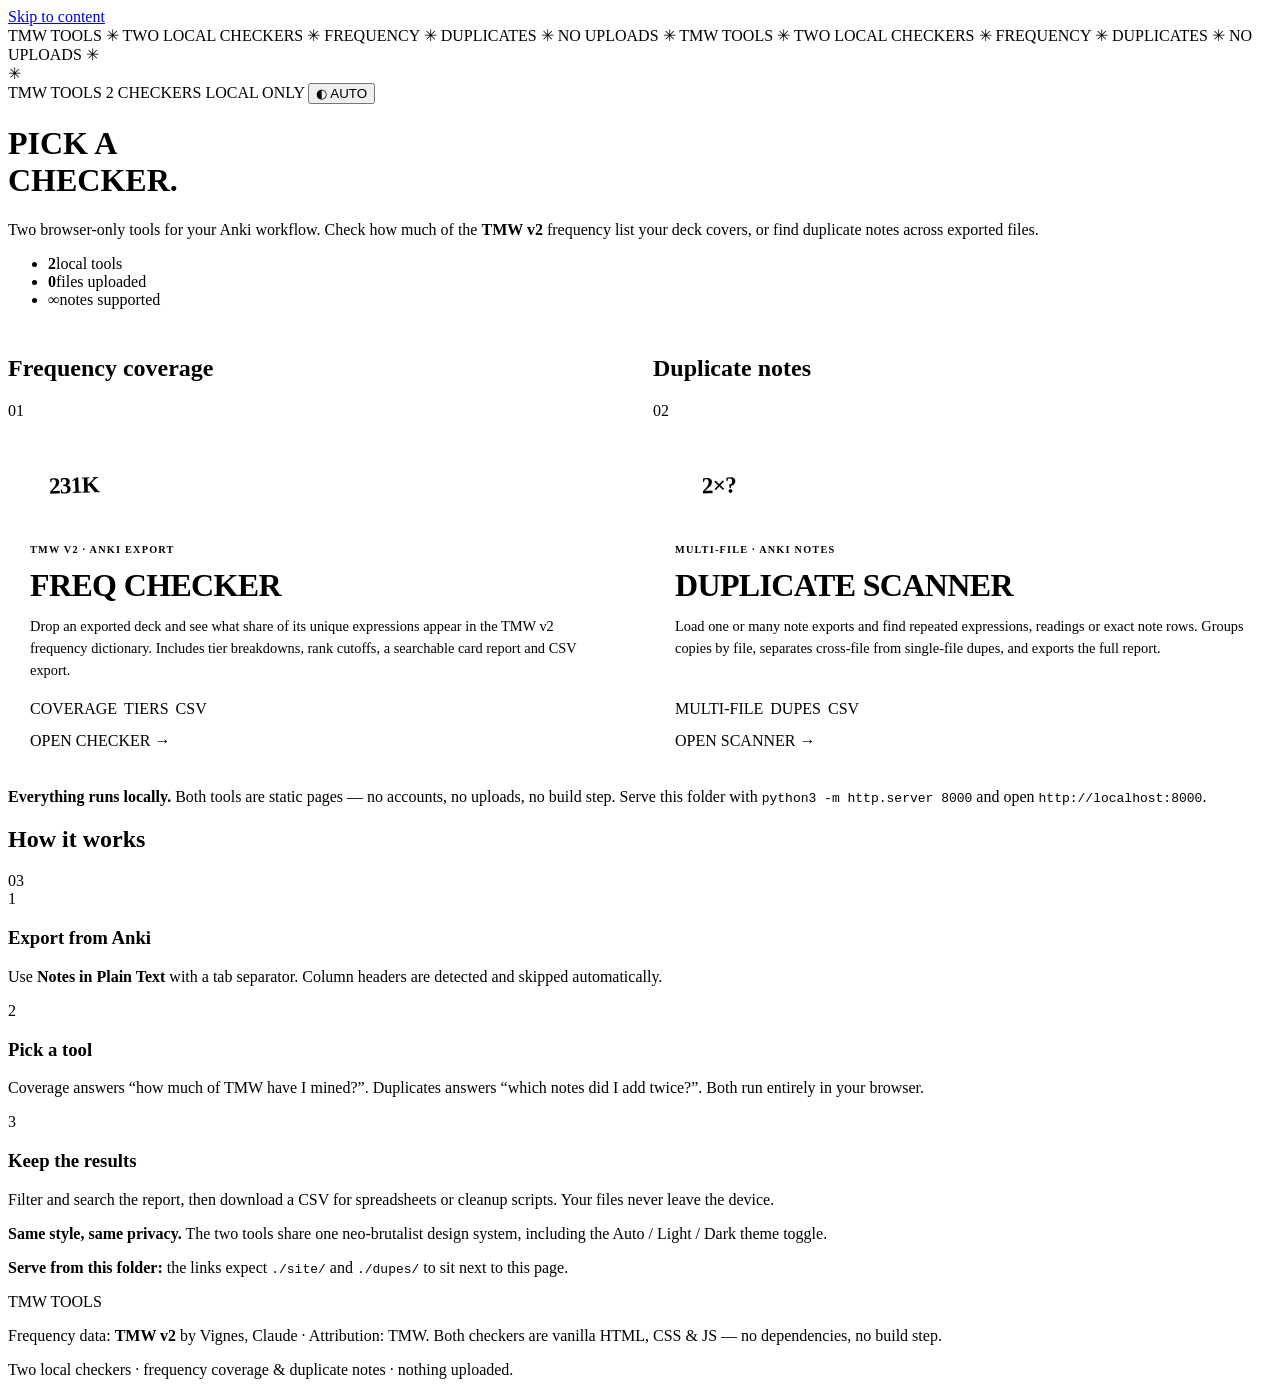
==== index.html @ 5d6a14ea "first" ====
<!doctype html>
<html lang="en">
  <head>
    <meta charset="utf-8" />
    <meta name="viewport" content="width=device-width, initial-scale=1" />
    <title>TMW Tools — Frequency &amp; Duplicate Checkers</title>
    <meta
      name="description"
      content="Two local, browser-only Anki tools: check TMW v2 frequency coverage and find duplicate notes across exported decks."
    />
    <meta name="theme-color" content="#ffd93d" />
    <script>
      (function () {
        try {
          var saved = localStorage.getItem('twm-theme');
          var mode = saved === 'light' || saved === 'dark' || saved === 'auto' ? saved : 'auto';
          var systemDark = window.matchMedia('(prefers-color-scheme: dark)').matches;
          var dark = mode === 'dark' || (mode === 'auto' && systemDark);
          var root = document.documentElement;
          root.setAttribute('data-theme', dark ? 'dark' : 'light');
          root.setAttribute('data-theme-mode', mode);
        } catch (error) {
          document.documentElement.setAttribute('data-theme', 'light');
        }
      })();
    </script>
    <link
      rel="icon"
      href="data:image/svg+xml,%3Csvg xmlns='http://www.w3.org/2000/svg' viewBox='0 0 100 100'%3E%3Crect width='100' height='100' fill='%23b8ff9f'/%3E%3Crect x='8' y='8' width='84' height='84' fill='none' stroke='%23111' stroke-width='8'/%3E%3Ctext x='50' y='70' font-family='Arial Black,sans-serif' font-size='46' text-anchor='middle'%3ET%3C/text%3E%3C/svg%3E"
    />
    <link rel="stylesheet" href="./site/styles.css" />
    <style>
      .tools {
        display: grid;
        grid-template-columns: repeat(2, minmax(0, 1fr));
        gap: 26px;
        margin-top: 26px;
      }

      .tool {
        display: flex;
        flex-direction: column;
        overflow: hidden;
        color: inherit;
        text-decoration: none;
        transition:
          transform 120ms ease,
          box-shadow 120ms ease;
      }

      .tool:hover {
        transform: translate(-3px, -3px);
        box-shadow: 9px 9px 0 var(--line);
      }

      .tool:focus-visible {
        outline: 3px solid var(--pink);
        outline-offset: 3px;
      }

      .tools > .tool {
        margin-top: 0;
      }

      .tool__body {
        display: flex;
        flex: 1;
        flex-direction: column;
        gap: 14px;
        padding: 22px;
      }

      .tool__glyph {
        display: flex;
        align-items: center;
        justify-content: center;
        width: 88px;
        height: 88px;
        border: var(--border);
        box-shadow: var(--shadow-sm);
        color: var(--ink);
        font-family: var(--font-display);
        font-size: 1.45rem;
        font-weight: 900;
        letter-spacing: -0.03em;
        line-height: 1;
        text-align: center;
        transform: rotate(-2deg);
      }

      .tool--freq .tool__glyph {
        background: var(--yellow);
      }

      .tool--dupes .tool__glyph {
        background: var(--pink);
      }

      .tool__kicker {
        margin: 0;
        color: var(--muted);
        font-family: var(--font-mono);
        font-size: 0.64rem;
        font-weight: 700;
        letter-spacing: 0.12em;
        text-transform: uppercase;
      }

      .tool__title {
        margin: 0;
        font-family: var(--font-display);
        font-size: clamp(1.35rem, 2.6vw, 2rem);
        font-weight: 900;
        letter-spacing: -0.02em;
        line-height: 1;
        text-transform: uppercase;
      }

      .tool__desc {
        margin: 0;
        color: var(--muted);
        font-size: 0.9rem;
        line-height: 1.55;
      }

      .tool__tags {
        display: flex;
        flex-wrap: wrap;
        gap: 7px;
        margin-top: auto;
        padding-top: 4px;
      }

      .tool__cta {
        align-self: flex-start;
      }

      @media (max-width: 860px) {
        .tools {
          grid-template-columns: 1fr;
        }
      }
    </style>
  </head>
  <body>
    <a class="skip-link" href="#main">Skip to content</a>

    <div class="ticker" aria-hidden="true">
      <div class="ticker__track">
        <span>TMW TOOLS ✳ TWO LOCAL CHECKERS ✳ FREQUENCY ✳ DUPLICATES ✳ NO UPLOADS ✳</span>
        <span>TMW TOOLS ✳ TWO LOCAL CHECKERS ✳ FREQUENCY ✳ DUPLICATES ✳ NO UPLOADS ✳</span>
      </div>
    </div>

    <main class="shell" id="main">
      <header class="hero panel">
        <span class="hero__star" aria-hidden="true">✳</span>
        <div class="hero__badges">
          <span class="badge badge--yellow">TMW TOOLS</span>
          <span class="badge badge--pink">2 CHECKERS</span>
          <span class="badge badge--lime">LOCAL ONLY</span>
          <button
            class="theme-toggle"
            id="themeToggle"
            type="button"
            title="Theme: auto (follows system)"
            aria-label="Theme: auto (follows system). Activate for light theme."
          >
            <span class="theme-toggle__icon" id="themeIcon" aria-hidden="true">◐</span>
            <span id="themeLabel" aria-live="polite">AUTO</span>
          </button>
        </div>

        <h1 class="hero__title">
          PICK A<br />
          CHECKER<span class="hero__dot">.</span>
        </h1>

        <div class="hero__body">
          <p class="hero__lede">
            Two browser-only tools for your Anki workflow. Check how much of the
            <strong>TMW v2</strong> frequency list your deck covers, or find duplicate notes
            across exported files.
          </p>
          <ul class="hero__facts" aria-label="At a glance">
            <li><b>2</b><span>local tools</span></li>
            <li><b>0</b><span>files uploaded</span></li>
            <li><b>∞</b><span>notes supported</span></li>
          </ul>
        </div>
      </header>

      <div class="tools">
        <a class="tool tool--freq panel" href="./site/">
          <div class="panel__bar">
            <h2>Frequency coverage</h2>
            <span class="panel__index">01</span>
          </div>
          <div class="tool__body">
            <span class="tool__glyph" aria-hidden="true">231K</span>
            <p class="tool__kicker">TMW v2 · Anki export</p>
            <h2 class="tool__title">Freq Checker</h2>
            <p class="tool__desc">
              Drop an exported deck and see what share of its unique expressions appear in the
              TMW v2 frequency dictionary. Includes tier breakdowns, rank cutoffs, a searchable
              card report and CSV export.
            </p>
            <div class="tool__tags">
              <span class="badge badge--yellow">COVERAGE</span>
              <span class="badge badge--cyan">TIERS</span>
              <span class="badge badge--lime">CSV</span>
            </div>
            <span class="btn btn--black tool__cta">OPEN CHECKER <span aria-hidden="true">→</span></span>
          </div>
        </a>

        <a class="tool tool--dupes panel" href="./dupes/">
          <div class="panel__bar">
            <h2>Duplicate notes</h2>
            <span class="panel__index">02</span>
          </div>
          <div class="tool__body">
            <span class="tool__glyph" aria-hidden="true">2×?</span>
            <p class="tool__kicker">Multi-file · Anki notes</p>
            <h2 class="tool__title">Duplicate Scanner</h2>
            <p class="tool__desc">
              Load one or many note exports and find repeated expressions, readings or exact
              note rows. Groups copies by file, separates cross-file from single-file dupes, and
              exports the full report.
            </p>
            <div class="tool__tags">
              <span class="badge badge--pink">MULTI-FILE</span>
              <span class="badge badge--cyan">DUPES</span>
              <span class="badge badge--lime">CSV</span>
            </div>
            <span class="btn btn--black tool__cta">OPEN SCANNER <span aria-hidden="true">→</span></span>
          </div>
        </a>
      </div>

      <div class="export-note">
        <p>
          <strong>Everything runs locally.</strong> Both tools are static pages — no accounts,
          no uploads, no build step. Serve this folder with
          <code>python3 -m http.server 8000</code> and open
          <code>http://localhost:8000</code>.
        </p>
      </div>

      <section class="panel how-panel" aria-labelledby="how-heading">
        <div class="panel__bar">
          <h2 id="how-heading">How it works</h2>
          <span class="panel__index">03</span>
        </div>
        <div class="how-grid">
          <article class="how-step">
            <span class="how-step__num">1</span>
            <h3>Export from Anki</h3>
            <p>
              Use <strong>Notes in Plain Text</strong> with a tab separator. Column headers are
              detected and skipped automatically.
            </p>
          </article>
          <article class="how-step">
            <span class="how-step__num">2</span>
            <h3>Pick a tool</h3>
            <p>
              Coverage answers “how much of TMW have I mined?”. Duplicates answers “which notes
              did I add twice?”. Both run entirely in your browser.
            </p>
          </article>
          <article class="how-step">
            <span class="how-step__num">3</span>
            <h3>Keep the results</h3>
            <p>
              Filter and search the report, then download a CSV for spreadsheets or cleanup
              scripts. Your files never leave the device.
            </p>
          </article>
        </div>
        <div class="how-note">
          <p>
            <strong>Same style, same privacy.</strong> The two tools share one neo-brutalist
            design system, including the Auto / Light / Dark theme toggle.
          </p>
          <p>
            <strong>Serve from this folder:</strong> the links expect <code>./site/</code> and
            <code>./dupes/</code> to sit next to this page.
          </p>
        </div>
      </section>
    </main>

    <footer class="footer">
      <p class="footer__title">TMW TOOLS</p>
      <p class="footer__meta">
        Frequency data: <strong>TMW v2</strong> by Vignes, Claude · Attribution: TMW.
        Both checkers are vanilla HTML, CSS &amp; JS — no dependencies, no build step.
      </p>
      <p class="footer__meta footer__meta--small">
        Two local checkers · frequency coverage &amp; duplicate notes · nothing uploaded.
      </p>
    </footer>

    <script>
      (function () {
        var THEME_KEY = 'twm-theme';
        var MODES = ['auto', 'light', 'dark'];
        var META = {
          auto: { label: 'AUTO', icon: '◐', title: 'Theme: auto (follows system)', next: 'light' },
          light: { label: 'LIGHT', icon: '☀', title: 'Theme: light', next: 'dark' },
          dark: { label: 'DARK', icon: '☾', title: 'Theme: dark', next: 'auto' },
        };
        var system = window.matchMedia('(prefers-color-scheme: dark)');
        var root = document.documentElement;
        var button = document.getElementById('themeToggle');
        var icon = document.getElementById('themeIcon');
        var label = document.getElementById('themeLabel');
        var current = 'auto';

        function readMode() {
          try {
            var saved = localStorage.getItem(THEME_KEY);
            if (MODES.indexOf(saved) >= 0) return saved;
          } catch (error) {
            /* storage may be blocked */
          }
          return 'auto';
        }

        function resolved(mode) {
          if (mode === 'light' || mode === 'dark') return mode;
          return system.matches ? 'dark' : 'light';
        }

        function apply(mode) {
          var themeMode = MODES.indexOf(mode) >= 0 ? mode : 'auto';
          var meta = META[themeMode];
          var active = resolved(themeMode);
          root.setAttribute('data-theme', active);
          root.setAttribute('data-theme-mode', themeMode);
          icon.textContent = meta.icon;
          label.textContent = meta.label;
          button.title = meta.title;
          button.setAttribute(
            'aria-label',
            meta.title + '. Activate for ' + META[meta.next].label.toLowerCase() + ' theme.',
          );
          var themeColor = document.querySelector('meta[name="theme-color"]');
          if (themeColor) themeColor.setAttribute('content', active === 'dark' ? '#17171a' : '#ffd93d');
          return themeMode;
        }

        function setTheme(mode) {
          current = apply(mode);
          try {
            localStorage.setItem(THEME_KEY, current);
          } catch (error) {
            /* storage may be blocked */
          }
        }

        current = apply(readMode());

        button.addEventListener('click', function () {
          setTheme(META[current].next);
        });

        function onSystemChange() {
          if (current === 'auto') apply('auto');
        }

        if (typeof system.addEventListener === 'function') {
          system.addEventListener('change', onSystemChange);
        } else if (typeof system.addListener === 'function') {
          system.addListener(onSystemChange);
        }
      })();
    </script>
  </body>
</html>
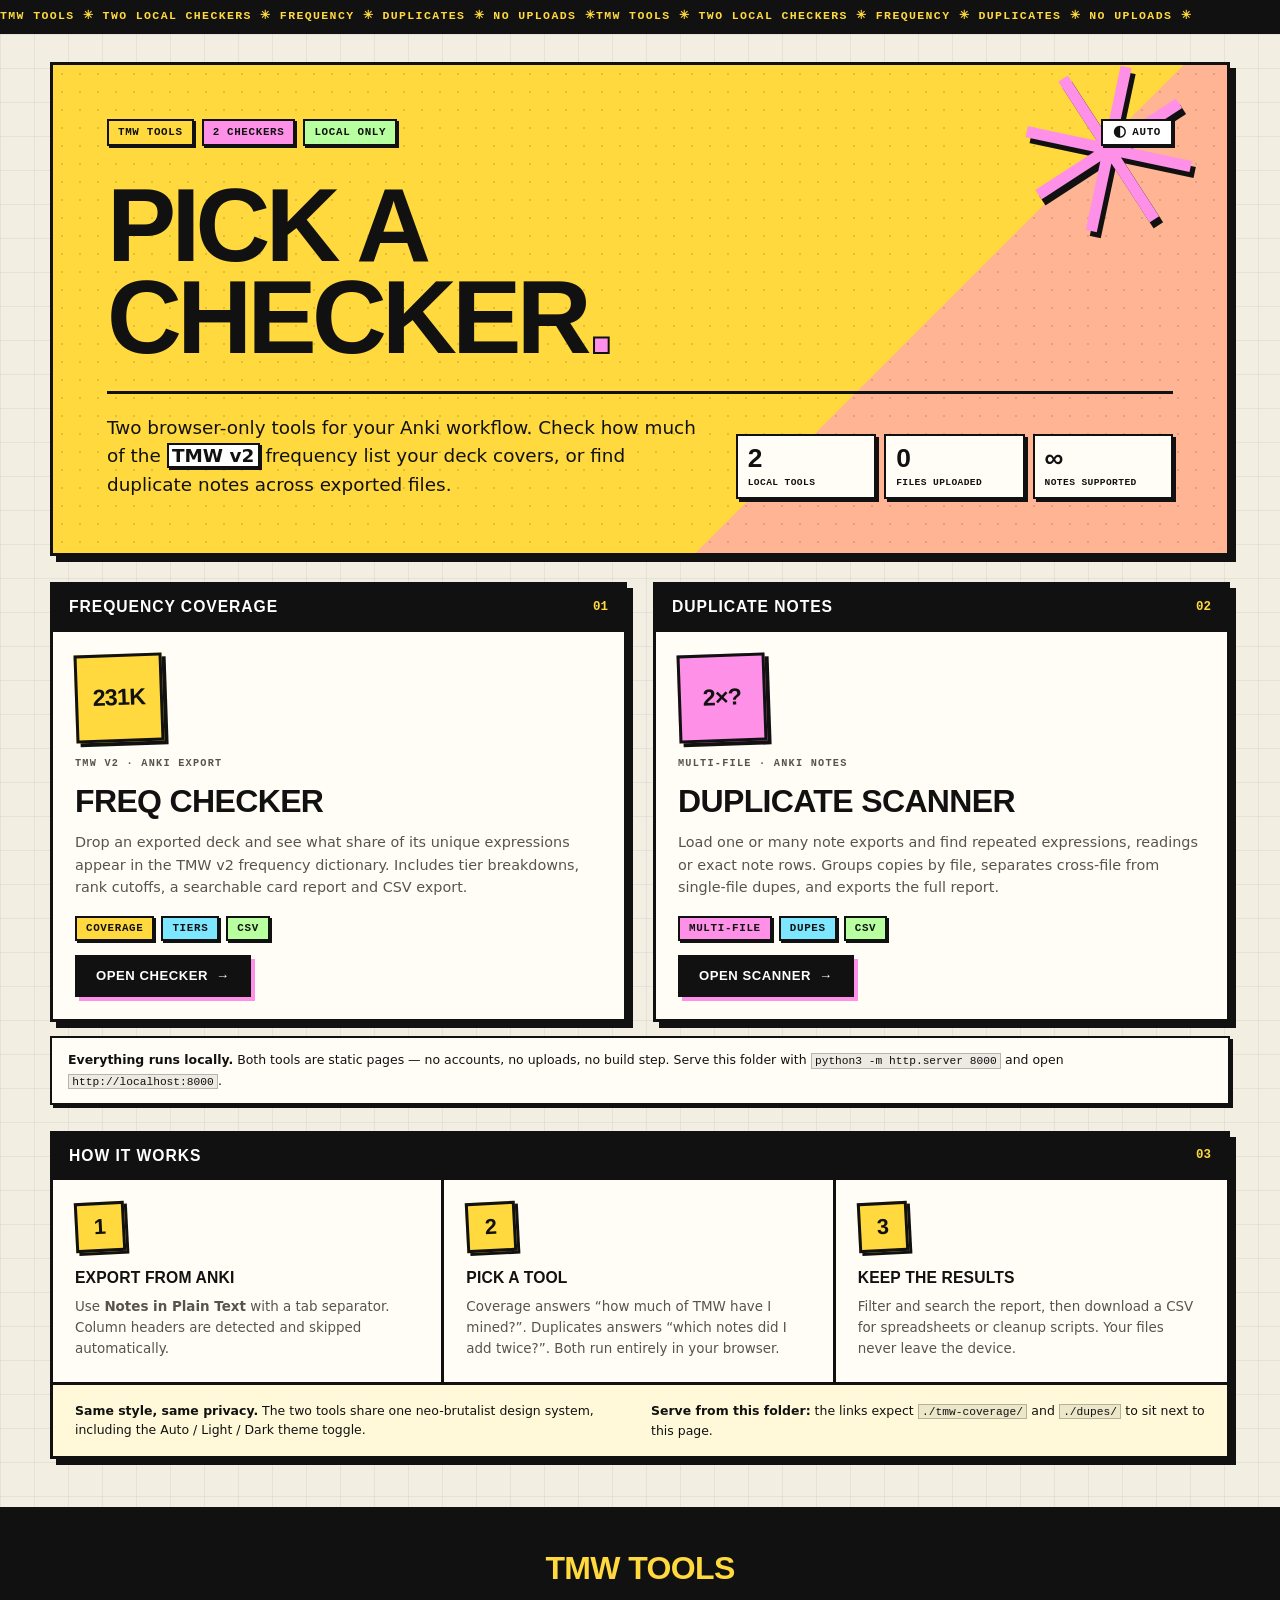
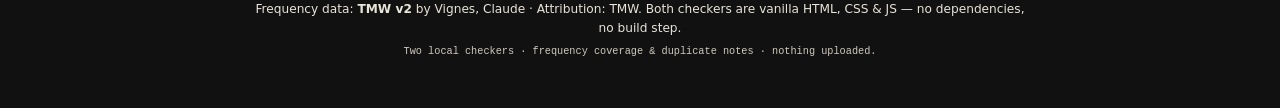
==== commit a5b72d5f: "chore: track mining.txt fixture, add root README, drop duplicate zip - Track mining.txt (sample Anki" ====
--- a/index.html
+++ b/index.html
@@ -28,7 +28,7 @@
       rel="icon"
       href="data:image/svg+xml,%3Csvg xmlns='http://www.w3.org/2000/svg' viewBox='0 0 100 100'%3E%3Crect width='100' height='100' fill='%23b8ff9f'/%3E%3Crect x='8' y='8' width='84' height='84' fill='none' stroke='%23111' stroke-width='8'/%3E%3Ctext x='50' y='70' font-family='Arial Black,sans-serif' font-size='46' text-anchor='middle'%3ET%3C/text%3E%3C/svg%3E"
     />
-    <link rel="stylesheet" href="./site/styles.css" />
+    <link rel="stylesheet" href="./tmw-coverage/styles.css" />
     <style>
       .tools {
         display: grid;
@@ -191,7 +191,7 @@
       </header>
 
       <div class="tools">
-        <a class="tool tool--freq panel" href="./site/">
+        <a class="tool tool--freq panel" href="./tmw-coverage/">
           <div class="panel__bar">
             <h2>Frequency coverage</h2>
             <span class="panel__index">01</span>
@@ -284,8 +284,8 @@
             design system, including the Auto / Light / Dark theme toggle.
           </p>
           <p>
-            <strong>Serve from this folder:</strong> the links expect <code>./site/</code> and
-            <code>./dupes/</code> to sit next to this page.
+            <strong>Serve from this folder:</strong> the links expect
+            <code>./tmw-coverage/</code> and <code>./dupes/</code> to sit next to this page.
           </p>
         </div>
       </section>
--- a/tmw-coverage/styles.css
+++ b/tmw-coverage/styles.css
@@ -0,0 +1,2041 @@
+/* =========================================================
+   TMW FREQ CHECKER — neo-brutalist stylesheet
+   Thick borders, hard shadows, loud color. No dependencies.
+   ========================================================= */
+
+:root {
+  color-scheme: light;
+
+  --ink: #111111;
+  --line: #111111;
+  --text: #111111;
+  --paper: #f2eee2;
+  --paper-2: #fffdf5;
+  --surface: #ffffff;
+  --surface-soft: #fff9d9;
+  --surface-danger: #ffe1e1;
+  --surface-miss: #fff4f4;
+  --surface-miss-hover: #ffe2e2;
+  --row-hover: #fff8c9;
+  --bar: #111111;
+  --bar-text: #ffffff;
+  --bar-muted: #cfcabd;
+  --bar-muted-2: #e8e4d8;
+  --bar-code: #2a2a2a;
+  --bar-code-border: #555555;
+  --grid-line: rgba(17, 17, 17, 0.055);
+  --code-bg: rgba(17, 17, 17, 0.08);
+  --code-border: rgba(17, 17, 17, 0.25);
+  --table-head-border: #454545;
+  --tier-mythic: #b9b4a9;
+  --yellow: #ffd93d;
+  --pink: #ff90e8;
+  --cyan: #7ce7ff;
+  --lime: #b8ff9f;
+  --orange: #ff9b54;
+  --purple: #c9a7ff;
+  --red: #ff5d5d;
+  --blue: #8aa4ff;
+  --muted: #58544b;
+
+  --border: 3px solid var(--line);
+  --shadow: 6px 6px 0 var(--line);
+  --shadow-sm: 4px 4px 0 var(--line);
+  --shadow-xs: 3px 3px 0 var(--line);
+
+  --font-display: "Arial Black", "Helvetica Neue", Impact, "Hiragino Kaku Gothic ProN",
+    "Yu Gothic", sans-serif;
+  --font-body: ui-sans-serif, system-ui, -apple-system, "Segoe UI", Roboto, Helvetica, Arial,
+    "Hiragino Kaku Gothic ProN", "Yu Gothic", Meiryo, sans-serif;
+  --font-mono: ui-monospace, SFMono-Regular, Menlo, Consolas, "Liberation Mono", monospace;
+}
+
+:root[data-theme="dark"] {
+  color-scheme: dark;
+
+  --line: #efe9dc;
+  --text: #f2eee2;
+  --paper: #17171a;
+  --paper-2: #202025;
+  --surface: #2a2a31;
+  --surface-soft: #35301d;
+  --surface-danger: #3a2020;
+  --surface-miss: #2a1d1d;
+  --surface-miss-hover: #392525;
+  --row-hover: #35301d;
+  --bar: #0b0b0e;
+  --bar-text: #f7f3ea;
+  --bar-muted: #b9b2a5;
+  --bar-muted-2: #d7d1c4;
+  --bar-code: #232328;
+  --bar-code-border: #55555e;
+  --grid-line: rgba(242, 238, 226, 0.06);
+  --code-bg: rgba(242, 238, 226, 0.1);
+  --code-border: rgba(242, 238, 226, 0.22);
+  --table-head-border: #4b4b55;
+  --tier-mythic: #8f8a80;
+  --muted: #b6aea0;
+}
+
+*,
+*::before,
+*::after {
+  box-sizing: border-box;
+}
+
+html {
+  scroll-behavior: smooth;
+}
+
+body {
+  margin: 0;
+  min-height: 100vh;
+  color: var(--text);
+  font-family: var(--font-body);
+  font-size: 16px;
+  line-height: 1.5;
+  background-color: var(--paper);
+  background-image:
+    linear-gradient(to right, var(--grid-line) 1px, transparent 1px),
+    linear-gradient(to bottom, var(--grid-line) 1px, transparent 1px);
+  background-size: 34px 34px;
+  -webkit-font-smoothing: antialiased;
+}
+
+[hidden] {
+  display: none !important;
+}
+
+::selection {
+  background: var(--pink);
+  color: var(--ink);
+}
+
+code {
+  font-family: var(--font-mono);
+  font-size: 0.9em;
+  background: var(--code-bg);
+  padding: 0.08em 0.3em;
+  border: 1px solid var(--code-border);
+}
+
+h1,
+h2,
+h3,
+p,
+ul {
+  margin-top: 0;
+}
+
+button,
+input,
+select {
+  font: inherit;
+  color: inherit;
+}
+
+:focus-visible {
+  outline: 3px solid var(--pink);
+  outline-offset: 3px;
+}
+
+.sr-only {
+  position: absolute;
+  width: 1px;
+  height: 1px;
+  padding: 0;
+  margin: -1px;
+  overflow: hidden;
+  clip: rect(0, 0, 0, 0);
+  white-space: nowrap;
+  border: 0;
+}
+
+.skip-link {
+  position: absolute;
+  top: -100px;
+  left: 12px;
+  z-index: 100;
+  padding: 10px 16px;
+  border: 3px solid var(--ink);
+  background: var(--yellow);
+  box-shadow: 4px 4px 0 var(--ink);
+  color: var(--ink);
+  font-weight: 900;
+  text-decoration: none;
+  text-transform: uppercase;
+}
+
+.skip-link:focus {
+  top: 12px;
+}
+
+/* --------------------------------------------- ticker */
+
+.ticker {
+  position: sticky;
+  top: 0;
+  z-index: 30;
+  overflow: hidden;
+  background: var(--bar);
+  border-bottom: 3px solid var(--line);
+  color: var(--yellow);
+}
+
+.ticker__track {
+  display: flex;
+  width: max-content;
+  animation: ticker-scroll 34s linear infinite;
+}
+
+.ticker__track span {
+  display: block;
+  padding: 7px 0;
+  font-family: var(--font-mono);
+  font-size: 0.72rem;
+  font-weight: 700;
+  letter-spacing: 0.12em;
+  white-space: nowrap;
+}
+
+@keyframes ticker-scroll {
+  from {
+    transform: translateX(0);
+  }
+  to {
+    transform: translateX(-50%);
+  }
+}
+
+/* --------------------------------------------- layout */
+
+.shell {
+  width: min(1180px, calc(100% - 40px));
+  margin: 0 auto;
+  padding: 28px 0 48px;
+}
+
+.panel {
+  border: var(--border);
+  background: var(--paper-2);
+  box-shadow: var(--shadow);
+}
+
+.panel__bar {
+  display: flex;
+  align-items: center;
+  justify-content: space-between;
+  gap: 16px;
+  padding: 10px 16px;
+  background: var(--bar);
+  color: var(--bar-text);
+  border-bottom: 3px solid var(--line);
+}
+
+.panel__bar h2,
+.panel__bar h3 {
+  margin: 0;
+  color: var(--bar-text);
+  font-family: var(--font-display);
+  font-size: 0.98rem;
+  font-weight: 900;
+  letter-spacing: 0.06em;
+  text-transform: uppercase;
+}
+
+.panel__index {
+  font-family: var(--font-mono);
+  font-size: 0.78rem;
+  font-weight: 700;
+  color: var(--yellow);
+}
+
+.panel__note {
+  margin: 14px 18px 0;
+  font-size: 0.82rem;
+  color: var(--muted);
+}
+
+section.panel + section.panel,
+.panel + .panel {
+  margin-top: 26px;
+}
+
+/* --------------------------------------------- badges + buttons */
+
+.badge {
+  display: inline-flex;
+  align-items: center;
+  gap: 6px;
+  padding: 4px 9px;
+  border: 2px solid var(--ink);
+  box-shadow: 2px 2px 0 var(--ink);
+  background: var(--surface);
+  font-family: var(--font-mono);
+  font-size: 0.68rem;
+  font-weight: 800;
+  letter-spacing: 0.06em;
+  line-height: 1.2;
+  text-transform: uppercase;
+  white-space: nowrap;
+}
+
+.badge--yellow {
+  background: var(--yellow);
+  color: var(--ink);
+}
+.badge--pink {
+  background: var(--pink);
+  color: var(--ink);
+}
+.badge--lime {
+  background: var(--lime);
+  color: var(--ink);
+}
+.badge--cyan {
+  background: var(--cyan);
+  color: var(--ink);
+}
+.badge--status {
+  background: var(--paper);
+}
+.badge--status.is-loading {
+  background: var(--yellow);
+  color: var(--ink);
+  animation: badge-pulse 1.2s steps(2, end) infinite;
+}
+.badge--status.is-ready {
+  background: var(--lime);
+  color: var(--ink);
+}
+.badge--status.is-error {
+  background: var(--red);
+  color: var(--ink);
+}
+
+@keyframes badge-pulse {
+  50% {
+    background: var(--surface-soft);
+  }
+}
+
+.btn {
+  display: inline-flex;
+  align-items: center;
+  justify-content: center;
+  gap: 8px;
+  padding: 10px 18px;
+  border: var(--border);
+  background: var(--surface);
+  box-shadow: var(--shadow-sm);
+  color: var(--text);
+  font-family: var(--font-display);
+  font-size: 0.82rem;
+  font-weight: 900;
+  letter-spacing: 0.04em;
+  line-height: 1.2;
+  text-align: center;
+  text-decoration: none;
+  text-transform: uppercase;
+  cursor: pointer;
+  transition:
+    transform 90ms ease,
+    box-shadow 90ms ease,
+    background-color 90ms ease;
+  user-select: none;
+}
+
+.btn:hover:not(:disabled) {
+  transform: translate(-1px, -1px);
+  box-shadow: 5px 5px 0 var(--ink);
+}
+
+.btn:active:not(:disabled) {
+  transform: translate(4px, 4px);
+  box-shadow: 0 0 0 var(--ink);
+}
+
+.btn:disabled {
+  opacity: 0.45;
+  cursor: not-allowed;
+}
+
+.btn--yellow {
+  background: var(--yellow);
+  color: var(--ink);
+}
+.btn--cyan {
+  background: var(--cyan);
+  color: var(--ink);
+}
+.btn--pink {
+  background: var(--pink);
+  color: var(--ink);
+}
+.btn--lime {
+  background: var(--lime);
+  color: var(--ink);
+}
+.btn--yellow,
+.btn--cyan,
+.btn--pink,
+.btn--lime {
+  --shadow-sm: 4px 4px 0 var(--ink);
+  --shadow-xs: 3px 3px 0 var(--ink);
+  border-color: var(--ink);
+}
+.btn--white {
+  background: var(--surface);
+  color: var(--text);
+}
+.btn--black {
+  background: var(--bar);
+  color: var(--bar-text);
+  box-shadow: 4px 4px 0 var(--pink);
+}
+.btn--black:hover:not(:disabled) {
+  box-shadow: 5px 5px 0 var(--pink);
+}
+.btn--black:active:not(:disabled) {
+  box-shadow: 0 0 0 var(--pink);
+}
+.btn--small {
+  padding: 7px 11px;
+  font-size: 0.72rem;
+  box-shadow: var(--shadow-xs);
+}
+.btn--small:hover:not(:disabled) {
+  box-shadow: var(--shadow-sm);
+}
+
+/* --------------------------------------------- hero */
+
+.hero {
+  position: relative;
+  overflow: hidden;
+  padding: clamp(26px, 4.5vw, 54px);
+  background: var(--yellow);
+  color: var(--ink);
+  background-image:
+    radial-gradient(rgba(17, 17, 17, 0.13) 1.5px, transparent 1.5px),
+    linear-gradient(135deg, transparent 0 68%, rgba(255, 144, 232, 0.5) 68% 100%);
+  background-size:
+    18px 18px,
+    100% 100%;
+}
+
+.hero__star {
+  position: absolute;
+  top: -26px;
+  right: 2%;
+  color: var(--pink);
+  font-family: var(--font-display);
+  font-size: clamp(120px, 18vw, 230px);
+  line-height: 1;
+  text-shadow: 5px 5px 0 var(--ink);
+  transform: rotate(12deg);
+  pointer-events: none;
+  user-select: none;
+}
+
+.hero__badges {
+  position: relative;
+  z-index: 1;
+  display: flex;
+  flex-wrap: wrap;
+  gap: 8px;
+  margin-bottom: clamp(20px, 3vw, 34px);
+}
+
+.theme-toggle {
+  display: inline-flex;
+  align-items: center;
+  gap: 6px;
+  margin-left: auto;
+  padding: 4px 10px;
+  border: 2px solid var(--ink);
+  background: var(--surface);
+  box-shadow: 2px 2px 0 var(--ink);
+  color: var(--text);
+  font-family: var(--font-mono);
+  font-size: 0.68rem;
+  font-weight: 800;
+  letter-spacing: 0.06em;
+  line-height: 1.2;
+  text-transform: uppercase;
+  white-space: nowrap;
+  cursor: pointer;
+  transition:
+    transform 90ms ease,
+    box-shadow 90ms ease;
+}
+
+.theme-toggle:hover {
+  transform: translate(-1px, -1px);
+  box-shadow: var(--shadow-xs);
+}
+
+.theme-toggle:active {
+  transform: translate(1px, 1px);
+  box-shadow: none;
+}
+
+.theme-toggle__icon {
+  font-size: 0.95rem;
+  line-height: 1;
+}
+
+.hero__title {
+  position: relative;
+  z-index: 1;
+  margin: 0 0 28px;
+  font-family: var(--font-display);
+  font-size: clamp(2.65rem, 8.1vw, 7rem);
+  font-weight: 900;
+  letter-spacing: -0.045em;
+  line-height: 0.88;
+  text-transform: uppercase;
+}
+
+.hero__highlight {
+  display: inline-block;
+  padding: 0 0.055em 0.02em;
+  background: var(--pink);
+  border: 3px solid var(--ink);
+  box-shadow: 5px 5px 0 var(--ink);
+  transform: rotate(-1.2deg);
+}
+
+.hero__dot {
+  color: var(--pink);
+  -webkit-text-stroke: 2px var(--ink);
+}
+
+.hero__body {
+  position: relative;
+  z-index: 1;
+  display: grid;
+  grid-template-columns: minmax(0, 1.35fr) minmax(0, 1fr);
+  gap: clamp(18px, 3vw, 44px);
+  align-items: end;
+  border-top: 3px solid var(--ink);
+  padding-top: 20px;
+}
+
+.hero__lede {
+  max-width: 640px;
+  margin: 0;
+  font-size: clamp(1rem, 1.5vw, 1.15rem);
+  line-height: 1.55;
+}
+
+.hero__lede strong {
+  background: var(--surface);
+  color: var(--text);
+  border: 2px solid var(--line);
+  padding: 0 0.18em;
+  box-shadow: 2px 2px 0 var(--line);
+  white-space: nowrap;
+}
+
+.hero__facts {
+  display: grid;
+  grid-template-columns: repeat(3, 1fr);
+  gap: 8px;
+  margin: 0;
+  padding: 0;
+  list-style: none;
+}
+
+.hero__facts li {
+  padding: 9px 10px;
+  border: 2px solid var(--line);
+  background: var(--paper-2);
+  color: var(--text);
+  box-shadow: var(--shadow-xs);
+}
+
+.hero__facts b {
+  display: block;
+  font-family: var(--font-display);
+  font-size: clamp(1.1rem, 2.4vw, 1.65rem);
+  line-height: 1;
+}
+
+.hero__facts span {
+  display: block;
+  margin-top: 5px;
+  font-family: var(--font-mono);
+  font-size: 0.6rem;
+  font-weight: 700;
+  letter-spacing: 0.04em;
+  line-height: 1.25;
+  text-transform: uppercase;
+}
+
+/* --------------------------------------------- dictionary status */
+
+.dict-card {
+  display: flex;
+  align-items: stretch;
+  gap: 18px;
+  padding: 18px;
+}
+
+.dict-card__glyph {
+  display: flex;
+  flex: 0 0 76px;
+  flex-direction: column;
+  align-items: center;
+  justify-content: center;
+  gap: 2px;
+  min-height: 76px;
+  border: var(--border);
+  background: var(--bar);
+  box-shadow: var(--shadow-sm);
+  color: var(--yellow);
+  font-family: var(--font-mono);
+  font-size: 0.62rem;
+  font-weight: 700;
+  letter-spacing: 0.14em;
+  line-height: 1.3;
+  text-align: center;
+}
+
+.dict-card__body {
+  display: flex;
+  flex: 1;
+  flex-direction: column;
+  justify-content: center;
+  min-width: 0;
+}
+
+.dict-card__title {
+  margin: 0;
+  font-family: var(--font-display);
+  font-size: 1.08rem;
+  font-weight: 900;
+  letter-spacing: 0.01em;
+  text-transform: uppercase;
+}
+
+.dict-card__meta {
+  margin: 3px 0 0;
+  color: var(--muted);
+  font-family: var(--font-mono);
+  font-size: 0.78rem;
+}
+
+.dict-card > .badge--status {
+  align-self: center;
+  margin-left: auto;
+}
+
+.dict-card__error {
+  margin-top: 10px;
+  padding: 10px 12px;
+  border: 2px solid var(--line);
+  background: var(--surface-danger);
+  font-size: 0.82rem;
+}
+
+.dict-card__error p {
+  margin: 0 0 8px;
+  line-height: 1.45;
+}
+
+.dict-card[data-state="error"] .progress {
+  display: none;
+}
+
+/* --------------------------------------------- progress bars */
+
+.progress {
+  position: relative;
+  height: 18px;
+  overflow: hidden;
+  border: 3px solid var(--line);
+  background: var(--surface);
+}
+
+.progress--thin {
+  height: 13px;
+  margin-top: 10px;
+}
+
+.progress__fill {
+  width: 0;
+  height: 100%;
+  background-color: var(--yellow);
+  background-image: repeating-linear-gradient(
+    45deg,
+    transparent 0 7px,
+    rgba(17, 17, 17, 0.14) 7px 14px
+  );
+  transition: width 280ms ease;
+}
+
+.progress--hero {
+  height: 28px;
+  margin-top: 20px;
+  border-color: #fff;
+  background: rgba(255, 255, 255, 0.14);
+}
+
+.progress--hero .progress__fill {
+  background-color: var(--yellow);
+  background-image: repeating-linear-gradient(
+    45deg,
+    transparent 0 9px,
+    rgba(17, 17, 17, 0.18) 9px 18px
+  );
+}
+
+/* --------------------------------------------- upload */
+
+.upload-body {
+  padding: 18px;
+}
+
+.dropzone {
+  position: relative;
+  display: flex;
+  flex-direction: column;
+  align-items: center;
+  justify-content: center;
+  min-height: 290px;
+  padding: 38px 24px 30px;
+  border: 3px dashed var(--line);
+  background: var(--paper-2);
+  box-shadow: var(--shadow);
+  text-align: center;
+  cursor: pointer;
+  transition:
+    background-color 120ms ease,
+    transform 120ms ease,
+    box-shadow 120ms ease;
+}
+
+.dropzone:hover {
+  background: var(--surface-soft);
+}
+
+.dropzone.is-dragover {
+  background: var(--pink);
+  color: var(--ink);
+  transform: translate(-3px, -3px);
+  box-shadow: 9px 9px 0 var(--ink);
+}
+
+.dropzone.is-dragover .dropzone__arrow {
+  background: var(--lime);
+}
+
+.dropzone__sticker {
+  position: absolute;
+  top: -15px;
+  right: 22px;
+  padding: 4px 10px;
+  border: 2px solid var(--ink);
+  background: var(--pink);
+  color: var(--ink);
+  box-shadow: 3px 3px 0 var(--ink);
+  font-family: var(--font-mono);
+  font-size: 0.7rem;
+  font-weight: 800;
+  letter-spacing: 0.08em;
+  transform: rotate(3deg);
+}
+
+.dropzone__arrow {
+  display: grid;
+  place-items: center;
+  width: 72px;
+  height: 72px;
+  margin-bottom: 18px;
+  border: 3px solid var(--ink);
+  background: var(--cyan);
+  color: var(--ink);
+  box-shadow: 4px 4px 0 var(--ink);
+  font-family: var(--font-display);
+  font-size: 2.8rem;
+  line-height: 1;
+  transform: rotate(-4deg);
+}
+
+.dropzone__title {
+  margin: 0;
+  font-family: var(--font-display);
+  font-size: clamp(1.35rem, 3.3vw, 2.15rem);
+  font-weight: 900;
+  letter-spacing: -0.02em;
+  line-height: 1.05;
+}
+
+.dropzone__hint {
+  margin: 9px 0 18px;
+  color: var(--muted);
+  font-size: 0.88rem;
+}
+
+.dropzone__micro {
+  margin: 12px 0 0;
+  color: var(--muted);
+  font-family: var(--font-mono);
+  font-size: 0.66rem;
+  letter-spacing: 0.02em;
+}
+
+.file-card {
+  display: flex;
+  align-items: center;
+  gap: 18px;
+  padding: 18px;
+  border: 3px solid var(--ink);
+  background: var(--lime);
+  color: var(--ink);
+  box-shadow: 6px 6px 0 var(--ink);
+}
+
+.file-card__main {
+  flex: 1;
+  min-width: 0;
+}
+
+.file-card__tag {
+  display: inline-block;
+  margin-bottom: 5px;
+  padding: 2px 7px;
+  border: 2px solid var(--ink);
+  background: var(--bar);
+  color: var(--bar-text);
+  font-family: var(--font-mono);
+  font-size: 0.62rem;
+  font-weight: 700;
+  letter-spacing: 0.08em;
+}
+
+.file-card__name {
+  overflow: hidden;
+  margin: 0;
+  font-family: var(--font-display);
+  font-size: clamp(1.1rem, 2.6vw, 1.5rem);
+  font-weight: 900;
+  letter-spacing: -0.01em;
+  line-height: 1.15;
+  text-overflow: ellipsis;
+  white-space: nowrap;
+}
+
+.file-card__meta {
+  margin: 4px 0 0;
+  font-family: var(--font-mono);
+  font-size: 0.72rem;
+}
+
+.settings {
+  margin-top: 18px;
+  padding-top: 18px;
+  border-top: 3px solid var(--line);
+}
+
+.settings__group {
+  display: grid;
+  grid-template-columns: repeat(3, minmax(0, 1fr));
+  gap: 14px;
+}
+
+.field {
+  display: flex;
+  flex-direction: column;
+  gap: 6px;
+  min-width: 0;
+}
+
+.field__label {
+  font-family: var(--font-mono);
+  font-size: 0.68rem;
+  font-weight: 700;
+  letter-spacing: 0.06em;
+  text-transform: uppercase;
+}
+
+.field__label em {
+  color: var(--muted);
+  font-style: normal;
+  font-weight: 400;
+}
+
+select,
+.select {
+  width: 100%;
+  min-height: 42px;
+  padding: 8px 36px 8px 10px;
+  border: var(--border);
+  border-radius: 0;
+  background-color: var(--surface);
+  background-image:
+    linear-gradient(45deg, transparent 50%, var(--text) 50%),
+    linear-gradient(135deg, var(--text) 50%, transparent 50%);
+  background-position:
+    calc(100% - 17px) calc(50% - 2px),
+    calc(100% - 11px) calc(50% - 2px);
+  background-repeat: no-repeat;
+  background-size: 6px 6px;
+  box-shadow: var(--shadow-xs);
+  color: var(--text);
+  font-family: var(--font-mono);
+  font-size: 0.76rem;
+  font-weight: 600;
+  text-overflow: ellipsis;
+  appearance: none;
+  cursor: pointer;
+}
+
+select:focus-visible {
+  outline: 3px solid var(--pink);
+  outline-offset: 3px;
+}
+
+select option {
+  background: var(--surface);
+  color: var(--text);
+}
+
+::placeholder {
+  color: var(--muted);
+  opacity: 1;
+}
+
+.settings__footer {
+  display: flex;
+  flex-wrap: wrap;
+  align-items: center;
+  justify-content: space-between;
+  gap: 14px;
+  margin-top: 16px;
+}
+
+.switch {
+  display: inline-flex;
+  align-items: center;
+  gap: 10px;
+  font-size: 0.85rem;
+  font-weight: 700;
+  cursor: pointer;
+}
+
+.switch input {
+  position: absolute;
+  width: 1px;
+  height: 1px;
+  opacity: 0;
+}
+
+.switch__box {
+  display: grid;
+  place-items: center;
+  flex: 0 0 28px;
+  width: 28px;
+  height: 28px;
+  border: var(--border);
+  background: var(--surface);
+  box-shadow: var(--shadow-xs);
+  transition: background-color 90ms ease;
+}
+
+.switch__box::after {
+  content: "";
+  font-family: var(--font-display);
+  font-size: 1rem;
+  line-height: 1;
+}
+
+.switch input:checked + .switch__box {
+  background: var(--lime);
+  color: var(--ink);
+  border-color: var(--ink);
+}
+
+.switch input:checked + .switch__box::after {
+  content: "✓";
+}
+
+.switch input:focus-visible + .switch__box {
+  outline: 3px solid var(--pink);
+  outline-offset: 3px;
+}
+
+.switch small {
+  color: var(--muted);
+  font-weight: 400;
+}
+
+.settings__note {
+  margin: 14px 0 0;
+  color: var(--muted);
+  font-family: var(--font-mono);
+  font-size: 0.68rem;
+  line-height: 1.5;
+}
+
+/* --------------------------------------------- results heading */
+
+.results {
+  margin-top: 30px;
+}
+
+.results.is-visible > * {
+  animation: rise-in 350ms ease both;
+}
+
+.results.is-visible > :nth-child(2) {
+  animation-delay: 40ms;
+}
+.results.is-visible > :nth-child(3) {
+  animation-delay: 80ms;
+}
+.results.is-visible > :nth-child(4) {
+  animation-delay: 120ms;
+}
+
+@keyframes rise-in {
+  from {
+    opacity: 0;
+    transform: translateY(12px);
+  }
+  to {
+    opacity: 1;
+    transform: translateY(0);
+  }
+}
+
+.section-heading {
+  display: flex;
+  flex-wrap: wrap;
+  align-items: baseline;
+  justify-content: space-between;
+  gap: 10px 20px;
+  margin: 0 0 16px;
+  padding-bottom: 10px;
+  border-bottom: 4px solid var(--line);
+}
+
+.section-heading h2 {
+  margin: 0;
+  font-family: var(--font-display);
+  font-size: clamp(1.8rem, 4vw, 2.8rem);
+  font-weight: 900;
+  letter-spacing: -0.03em;
+  line-height: 0.95;
+}
+
+.section-heading p {
+  max-width: 560px;
+  margin: 0;
+  color: var(--muted);
+  font-family: var(--font-mono);
+  font-size: 0.72rem;
+  line-height: 1.45;
+  text-align: right;
+}
+
+/* --------------------------------------------- scoreboard */
+
+.scoreboard {
+  display: grid;
+  grid-template-columns: minmax(0, 1.3fr) minmax(0, 1fr);
+  overflow: hidden;
+}
+
+.score-hero {
+  position: relative;
+  overflow: hidden;
+  padding: clamp(22px, 4vw, 34px);
+  background: var(--bar);
+  color: var(--bar-text);
+}
+
+.score-hero::after {
+  content: "";
+  position: absolute;
+  top: -30px;
+  right: -30px;
+  width: 130px;
+  height: 130px;
+  border: 3px solid var(--yellow);
+  background: var(--pink);
+  transform: rotate(34deg);
+  opacity: 0.9;
+  pointer-events: none;
+}
+
+.score-hero__label {
+  margin: 0;
+  color: var(--bar-muted);
+  font-family: var(--font-mono);
+  font-size: 0.68rem;
+  font-weight: 700;
+  letter-spacing: 0.12em;
+}
+
+.score-hero__value {
+  position: relative;
+  z-index: 1;
+  margin: 8px 0 10px;
+  color: var(--yellow);
+  font-family: var(--font-display);
+  font-size: clamp(4rem, 10vw, 7.3rem);
+  font-weight: 900;
+  letter-spacing: -0.055em;
+  line-height: 0.9;
+}
+
+.score-hero__detail {
+  position: relative;
+  z-index: 1;
+  max-width: 520px;
+  margin: 0;
+  color: var(--bar-muted-2);
+  font-size: 0.87rem;
+  line-height: 1.5;
+}
+
+.score-side {
+  display: grid;
+  grid-template-columns: 1fr 1fr;
+  gap: 12px;
+  padding: 14px;
+  background: var(--paper-2);
+}
+
+.mini-stat {
+  display: flex;
+  flex-direction: column;
+  justify-content: space-between;
+  min-height: 118px;
+  padding: 13px;
+  border: 3px solid var(--ink);
+  color: var(--ink);
+}
+
+.mini-stat span {
+  font-family: var(--font-display);
+  font-size: clamp(1.5rem, 3vw, 2.15rem);
+  font-weight: 900;
+  letter-spacing: -0.03em;
+  line-height: 1;
+}
+
+.mini-stat small {
+  margin-top: 8px;
+  font-family: var(--font-mono);
+  font-size: 0.62rem;
+  font-weight: 700;
+  letter-spacing: 0.04em;
+  line-height: 1.25;
+  text-transform: uppercase;
+}
+
+.mini-stat--yellow {
+  background: var(--yellow);
+}
+.mini-stat--cyan {
+  background: var(--cyan);
+}
+.mini-stat--lime {
+  background: var(--lime);
+}
+.mini-stat--pink {
+  background: var(--pink);
+}
+
+/* --------------------------------------------- analytics */
+
+.analytics {
+  display: grid;
+  grid-template-columns: minmax(0, 1fr) minmax(0, 1fr);
+  gap: 26px;
+  margin-top: 26px;
+}
+
+.cutoff-grid {
+  display: grid;
+  grid-template-columns: 1fr 1fr;
+  gap: 12px;
+  padding: 18px;
+}
+
+.cutoff-tile {
+  padding: 12px;
+  border: 3px solid var(--ink);
+  color: var(--ink);
+  box-shadow: 3px 3px 0 var(--ink);
+}
+
+.cutoff-tile:nth-child(6n + 1) {
+  background: var(--yellow);
+}
+.cutoff-tile:nth-child(6n + 2) {
+  background: var(--cyan);
+}
+.cutoff-tile:nth-child(6n + 3) {
+  background: var(--pink);
+}
+.cutoff-tile:nth-child(6n + 4) {
+  background: var(--lime);
+}
+.cutoff-tile:nth-child(6n + 5) {
+  background: var(--orange);
+}
+.cutoff-tile:nth-child(6n + 6) {
+  background: var(--purple);
+}
+
+.cutoff-tile__label {
+  margin: 0;
+  font-family: var(--font-mono);
+  font-size: 0.66rem;
+  font-weight: 800;
+  letter-spacing: 0.05em;
+  text-transform: uppercase;
+}
+
+.cutoff-tile__value {
+  margin: 6px 0 0;
+  font-family: var(--font-display);
+  font-size: clamp(1.35rem, 2.6vw, 1.75rem);
+  font-weight: 900;
+  letter-spacing: -0.03em;
+  line-height: 1;
+}
+
+.cutoff-tile__sub {
+  margin: 5px 0 0;
+  font-size: 0.68rem;
+  line-height: 1.3;
+}
+
+.tier-list {
+  display: flex;
+  flex-direction: column;
+  gap: 9px;
+  padding: 18px;
+}
+
+.tier-row {
+  display: grid;
+  grid-template-columns: 76px minmax(0, 1fr) 62px;
+  align-items: center;
+  gap: 9px;
+}
+
+.tier-row__name {
+  font-family: var(--font-mono);
+  font-size: 0.63rem;
+  font-weight: 800;
+  letter-spacing: 0.02em;
+  text-transform: uppercase;
+}
+
+.tier-row__track {
+  height: 24px;
+  overflow: hidden;
+  border: 2px solid var(--line);
+  background: var(--surface);
+}
+
+.tier-row__fill {
+  width: 0;
+  height: 100%;
+  background: var(--tier-color, #ccc);
+  transition: width 450ms ease;
+}
+
+.tier-row__count {
+  font-family: var(--font-mono);
+  font-size: 0.64rem;
+  font-weight: 700;
+  text-align: right;
+  white-space: nowrap;
+}
+
+.tier--student {
+  --tier-color: var(--lime);
+}
+.tier--trainee {
+  --tier-color: var(--cyan);
+}
+.tier--debut {
+  --tier-color: var(--yellow);
+}
+.tier--major {
+  --tier-color: var(--orange);
+}
+.tier--prima {
+  --tier-color: var(--pink);
+}
+.tier--divine {
+  --tier-color: var(--purple);
+}
+.tier--eternal {
+  --tier-color: var(--blue);
+}
+.tier--immortal {
+  --tier-color: var(--red);
+}
+.tier--mythic {
+  --tier-color: var(--tier-mythic);
+}
+
+/* --------------------------------------------- table */
+
+.table-panel {
+  margin-top: 26px;
+}
+
+.table-toolbar {
+  padding: 14px 18px;
+  border-bottom: 3px solid var(--line);
+  background: var(--paper-2);
+}
+
+.tabs {
+  display: flex;
+  flex-wrap: wrap;
+  gap: 8px;
+}
+
+.tab {
+  display: inline-flex;
+  align-items: center;
+  gap: 7px;
+  padding: 7px 11px;
+  border: var(--border);
+  background: var(--surface);
+  box-shadow: var(--shadow-xs);
+  font-family: var(--font-mono);
+  font-size: 0.68rem;
+  font-weight: 800;
+  letter-spacing: 0.04em;
+  cursor: pointer;
+  transition:
+    transform 90ms ease,
+    box-shadow 90ms ease,
+    background-color 90ms ease;
+}
+
+.tab:hover {
+  transform: translate(-1px, -1px);
+  box-shadow: var(--shadow-sm);
+}
+
+.tab.is-active {
+  background: var(--yellow);
+  color: var(--ink);
+  border-color: var(--ink);
+}
+
+.tab span {
+  padding: 1px 5px;
+  background: var(--bar);
+  color: var(--bar-text);
+  font-size: 0.62rem;
+}
+
+.table-tools {
+  display: flex;
+  flex-wrap: wrap;
+  align-items: center;
+  gap: 9px;
+  margin-top: 12px;
+}
+
+.search {
+  display: flex;
+  flex: 1 1 230px;
+  align-items: center;
+  min-width: 200px;
+  max-width: 380px;
+  border: var(--border);
+  background: var(--surface);
+  box-shadow: var(--shadow-xs);
+}
+
+.search span {
+  padding: 0 2px 0 10px;
+  font-family: var(--font-mono);
+  font-size: 1rem;
+  font-weight: 700;
+}
+
+.search input {
+  width: 100%;
+  min-width: 0;
+  padding: 9px 10px 9px 6px;
+  border: 0;
+  background: transparent;
+  font-size: 0.82rem;
+  outline: none;
+}
+
+.search:focus-within {
+  outline: 3px solid var(--pink);
+  outline-offset: 3px;
+}
+
+.select--compact {
+  width: auto;
+  min-width: 110px;
+  min-height: 40px;
+  padding-top: 7px;
+  padding-bottom: 7px;
+}
+
+.table-tools .btn {
+  margin-left: auto;
+}
+
+.table-wrap {
+  overflow: auto;
+  max-height: 650px;
+  background: var(--surface);
+  scrollbar-color: var(--text) var(--paper);
+  scrollbar-width: thin;
+}
+
+.table-wrap::-webkit-scrollbar {
+  width: 14px;
+  height: 14px;
+}
+
+.table-wrap::-webkit-scrollbar-track {
+  background: var(--paper);
+}
+
+.table-wrap::-webkit-scrollbar-thumb {
+  border: 3px solid var(--paper);
+  background: var(--text);
+}
+
+.card-table {
+  width: 100%;
+  min-width: 830px;
+  border-collapse: collapse;
+  font-size: 0.86rem;
+}
+
+.card-table thead th {
+  position: sticky;
+  top: 0;
+  z-index: 2;
+  padding: 9px 11px;
+  border-right: 2px solid var(--table-head-border);
+  border-bottom: 3px solid var(--line);
+  background: var(--bar);
+  color: var(--bar-text);
+  font-family: var(--font-mono);
+  font-size: 0.63rem;
+  font-weight: 700;
+  letter-spacing: 0.07em;
+  text-align: left;
+  text-transform: uppercase;
+  white-space: nowrap;
+}
+
+.card-table thead th:last-child {
+  border-right: 0;
+}
+
+.card-table tbody td {
+  padding: 10px 11px;
+  border-right: 2px solid var(--line);
+  border-bottom: 2px solid var(--line);
+  vertical-align: top;
+}
+
+.card-table tbody td:last-child {
+  border-right: 0;
+}
+
+.card-table tbody tr:hover {
+  background: var(--row-hover);
+}
+
+.card-table tbody tr.is-missing {
+  background: var(--surface-miss);
+}
+
+.card-table tbody tr.is-missing:hover {
+  background: var(--surface-miss-hover);
+}
+
+.col-num {
+  width: 54px;
+}
+.col-rank {
+  width: 92px;
+}
+.col-match {
+  width: 100px;
+}
+
+.cell-num {
+  color: var(--muted);
+  font-family: var(--font-mono);
+  font-size: 0.7rem;
+}
+
+.cell-term {
+  font-size: 1rem;
+  font-weight: 800;
+  line-height: 1.35;
+  word-break: break-word;
+}
+
+.cell-reading {
+  font-size: 0.8rem;
+  line-height: 1.35;
+  word-break: break-word;
+}
+
+.cell-rank {
+  font-family: var(--font-mono);
+  font-size: 0.72rem;
+  white-space: nowrap;
+}
+
+.cell-rank .rank-num {
+  font-weight: 700;
+}
+
+.cell-match {
+  color: var(--muted);
+  font-family: var(--font-mono);
+  font-size: 0.64rem;
+  font-weight: 700;
+  letter-spacing: 0.03em;
+  text-transform: uppercase;
+}
+
+.status {
+  display: inline-block;
+  padding: 2px 6px;
+  border: 2px solid var(--ink);
+  box-shadow: 2px 2px 0 var(--ink);
+  color: var(--ink);
+  font-family: var(--font-mono);
+  font-size: 0.6rem;
+  font-weight: 800;
+  letter-spacing: 0.03em;
+  line-height: 1.3;
+  white-space: nowrap;
+}
+
+.status--covered {
+  background: var(--lime);
+}
+
+.status--missing {
+  background: var(--red);
+}
+
+.tier-chip {
+  display: inline-block;
+  margin: 1px 2px 1px 0;
+  padding: 1px 5px;
+  border: 2px solid var(--ink);
+  background: var(--tier-color, #eee);
+  box-shadow: 2px 2px 0 var(--ink);
+  color: var(--ink);
+  font-family: var(--font-mono);
+  font-size: 0.58rem;
+  font-weight: 700;
+  line-height: 1.35;
+  white-space: nowrap;
+}
+
+.tier-chip--student {
+  --tier-color: var(--lime);
+}
+.tier-chip--trainee {
+  --tier-color: var(--cyan);
+}
+.tier-chip--debut {
+  --tier-color: var(--yellow);
+}
+.tier-chip--major {
+  --tier-color: var(--orange);
+}
+.tier-chip--prima {
+  --tier-color: var(--pink);
+}
+.tier-chip--divine {
+  --tier-color: var(--purple);
+}
+.tier-chip--eternal {
+  --tier-color: var(--blue);
+}
+.tier-chip--mythic {
+  --tier-color: var(--tier-mythic);
+}
+.tier-chip--immortal {
+  --tier-color: var(--red);
+}
+
+.empty-results {
+  margin: 0;
+  padding: 34px 20px;
+  border-top: 3px solid var(--line);
+  background: var(--surface);
+  color: var(--text);
+  font-family: var(--font-mono);
+  font-size: 0.8rem;
+  text-align: center;
+}
+
+.pagination {
+  display: flex;
+  flex-wrap: wrap;
+  align-items: center;
+  gap: 10px;
+  padding: 13px 18px;
+  border-top: 3px solid var(--line);
+  background: var(--paper-2);
+}
+
+.pagination #pageInfo {
+  font-family: var(--font-mono);
+  font-size: 0.7rem;
+  font-weight: 700;
+}
+
+.pagination__rows {
+  margin-left: auto;
+  color: var(--muted);
+  font-family: var(--font-mono);
+  font-size: 0.66rem;
+}
+
+.export-note {
+  margin-top: 14px;
+  padding: 12px 16px;
+  border: 2px solid var(--line);
+  background: var(--paper-2);
+  box-shadow: var(--shadow-xs);
+  font-size: 0.78rem;
+  line-height: 1.55;
+}
+
+.export-note p {
+  margin: 0;
+}
+
+/* --------------------------------------------- how it works */
+
+.how-panel {
+  margin-top: 26px;
+}
+
+.how-grid {
+  display: grid;
+  grid-template-columns: repeat(3, 1fr);
+}
+
+.how-step {
+  padding: 22px;
+  border-right: 3px solid var(--line);
+}
+
+.how-step:last-child {
+  border-right: 0;
+}
+
+.how-step__num {
+  display: grid;
+  place-items: center;
+  width: 50px;
+  height: 50px;
+  margin-bottom: 14px;
+  border: 3px solid var(--ink);
+  background: var(--yellow);
+  box-shadow: 3px 3px 0 var(--ink);
+  color: var(--ink);
+  font-family: var(--font-display);
+  font-size: 1.35rem;
+  font-weight: 900;
+  transform: rotate(-3deg);
+}
+
+.how-step h3 {
+  margin: 0 0 7px;
+  font-family: var(--font-display);
+  font-size: 0.98rem;
+  font-weight: 900;
+  letter-spacing: 0.01em;
+  text-transform: uppercase;
+}
+
+.how-step p {
+  margin: 0;
+  color: var(--muted);
+  font-size: 0.84rem;
+  line-height: 1.55;
+}
+
+.how-note {
+  display: grid;
+  grid-template-columns: 1fr 1fr;
+  gap: 22px;
+  padding: 16px 22px;
+  border-top: 3px solid var(--line);
+  background: var(--surface-soft);
+  color: var(--text);
+}
+
+.how-note p {
+  margin: 0;
+  font-size: 0.78rem;
+  line-height: 1.55;
+}
+
+/* --------------------------------------------- footer */
+
+.footer {
+  padding: 34px 20px 42px;
+  border-top: 3px solid var(--line);
+  background: var(--bar);
+  color: var(--bar-text);
+  text-align: center;
+}
+
+.footer__title {
+  margin: 0 0 8px;
+  color: var(--yellow);
+  font-family: var(--font-display);
+  font-size: clamp(1.3rem, 3vw, 2rem);
+  font-weight: 900;
+  letter-spacing: -0.02em;
+}
+
+.footer__meta {
+  max-width: 780px;
+  margin: 0 auto 6px;
+  color: var(--bar-muted-2);
+  font-size: 0.76rem;
+  line-height: 1.55;
+}
+
+.footer__meta--small {
+  color: var(--bar-muted);
+  font-family: var(--font-mono);
+  font-size: 0.64rem;
+}
+
+.footer code {
+  background: var(--bar-code);
+  border-color: var(--bar-code-border);
+  color: var(--yellow);
+}
+
+/* --------------------------------------------- toast */
+
+.toast {
+  position: fixed;
+  right: 20px;
+  bottom: 20px;
+  z-index: 90;
+  max-width: min(420px, calc(100vw - 40px));
+  padding: 12px 16px;
+  border: var(--border);
+  background: var(--bar);
+  box-shadow: 5px 5px 0 var(--pink);
+  color: var(--yellow);
+  font-family: var(--font-mono);
+  font-size: 0.74rem;
+  font-weight: 700;
+  line-height: 1.4;
+  transform: translateY(calc(100% + 40px));
+  transition: transform 220ms ease;
+  pointer-events: none;
+}
+
+.toast.is-visible {
+  transform: translateY(0);
+}
+
+/* --------------------------------------------- responsive */
+
+@media (max-width: 1000px) {
+  .scoreboard {
+    grid-template-columns: 1fr;
+  }
+
+  .score-side {
+    grid-template-columns: repeat(4, 1fr);
+  }
+
+  .mini-stat {
+    min-height: 104px;
+  }
+}
+
+@media (max-width: 860px) {
+  .hero__body {
+    grid-template-columns: 1fr;
+  }
+
+  .hero__facts {
+    max-width: 520px;
+  }
+
+  .analytics {
+    grid-template-columns: 1fr;
+    gap: 26px;
+  }
+
+  .how-grid {
+    grid-template-columns: 1fr;
+  }
+
+  .how-step {
+    border-right: 0;
+    border-bottom: 3px solid var(--line);
+  }
+
+  .how-step:last-child {
+    border-bottom: 0;
+  }
+
+  .how-note {
+    grid-template-columns: 1fr;
+    gap: 12px;
+  }
+
+  .settings__group {
+    grid-template-columns: 1fr 1fr;
+  }
+
+  .table-tools .btn {
+    margin-left: 0;
+  }
+}
+
+@media (max-width: 680px) {
+  .shell {
+    width: calc(100% - 24px);
+    padding-top: 16px;
+  }
+
+  .panel,
+  .dropzone,
+  .file-card,
+  .scoreboard {
+    box-shadow: var(--shadow-sm);
+  }
+
+  .hero {
+    padding: 24px 20px 26px;
+  }
+
+  .hero__star {
+    top: -18px;
+    right: -18px;
+    font-size: 130px;
+    opacity: 0.55;
+  }
+
+  .hero__title {
+    font-size: clamp(2.3rem, 12vw, 3.5rem);
+    margin-bottom: 22px;
+  }
+
+  .hero__highlight {
+    box-shadow: 3px 3px 0 var(--ink);
+  }
+
+  .hero__facts {
+    grid-template-columns: repeat(3, 1fr);
+  }
+
+  .hero__facts li {
+    padding: 7px;
+  }
+
+  .hero__facts span {
+    font-size: 0.53rem;
+  }
+
+  .dict-card {
+    gap: 12px;
+    padding: 14px;
+  }
+
+  .dict-card__glyph {
+    flex-basis: 58px;
+    min-height: 58px;
+    font-size: 0.5rem;
+  }
+
+  .dict-card > .badge--status {
+    display: none;
+  }
+
+  .upload-body {
+    padding: 14px;
+  }
+
+  .dropzone {
+    min-height: 250px;
+    padding: 30px 16px 24px;
+  }
+
+  .dropzone__arrow {
+    width: 60px;
+    height: 60px;
+    font-size: 2.3rem;
+  }
+
+  .file-card {
+    align-items: flex-start;
+    flex-direction: column;
+    gap: 12px;
+  }
+
+  .file-card .btn {
+    align-self: stretch;
+  }
+
+  .settings__group {
+    grid-template-columns: 1fr;
+  }
+
+  .settings__footer {
+    align-items: flex-start;
+    flex-direction: column;
+  }
+
+  .settings__footer .btn {
+    width: 100%;
+  }
+
+  .section-heading p {
+    text-align: left;
+  }
+
+  .score-side {
+    grid-template-columns: 1fr 1fr;
+  }
+
+  .mini-stat {
+    min-height: 94px;
+  }
+
+  .cutoff-grid {
+    gap: 9px;
+    padding: 14px;
+  }
+
+  .cutoff-tile {
+    padding: 10px;
+  }
+
+  .tier-list {
+    padding: 14px;
+  }
+
+  .tier-row {
+    grid-template-columns: 68px minmax(0, 1fr) 54px;
+    gap: 7px;
+  }
+
+  .table-toolbar {
+    padding: 12px;
+  }
+
+  .tabs {
+    width: 100%;
+  }
+
+  .tab {
+    flex: 1;
+    justify-content: center;
+    padding: 7px 6px;
+  }
+
+  .search {
+    flex-basis: 100%;
+    max-width: none;
+  }
+
+  .select--compact {
+    flex: 1;
+    min-width: 0;
+  }
+
+  .table-tools .btn {
+    width: 100%;
+  }
+
+  .pagination {
+    padding: 12px;
+  }
+
+  .pagination__rows {
+    flex-basis: 100%;
+    margin-left: 0;
+  }
+
+  .how-step {
+    padding: 18px;
+  }
+
+  .how-note {
+    padding: 14px 18px;
+  }
+
+  .toast {
+    right: 12px;
+    bottom: 12px;
+    left: 12px;
+    max-width: none;
+  }
+}
+
+@media (max-width: 480px) {
+  .hero__title {
+    font-size: clamp(1.8rem, 9.4vw, 2.6rem);
+  }
+}
+
+@media (max-width: 420px) {
+  .hero__badges .badge:nth-of-type(3) {
+    display: none;
+  }
+
+  .cutoff-grid {
+    grid-template-columns: 1fr;
+  }
+
+  .score-hero__value {
+    font-size: 4rem;
+  }
+}
+
+@media (prefers-reduced-motion: reduce) {
+  html {
+    scroll-behavior: auto;
+  }
+
+  .ticker__track,
+  .badge--status.is-loading,
+  .results.is-visible > * {
+    animation: none;
+  }
+
+  *,
+  *::before,
+  *::after {
+    transition-duration: 0.01ms !important;
+  }
+}
